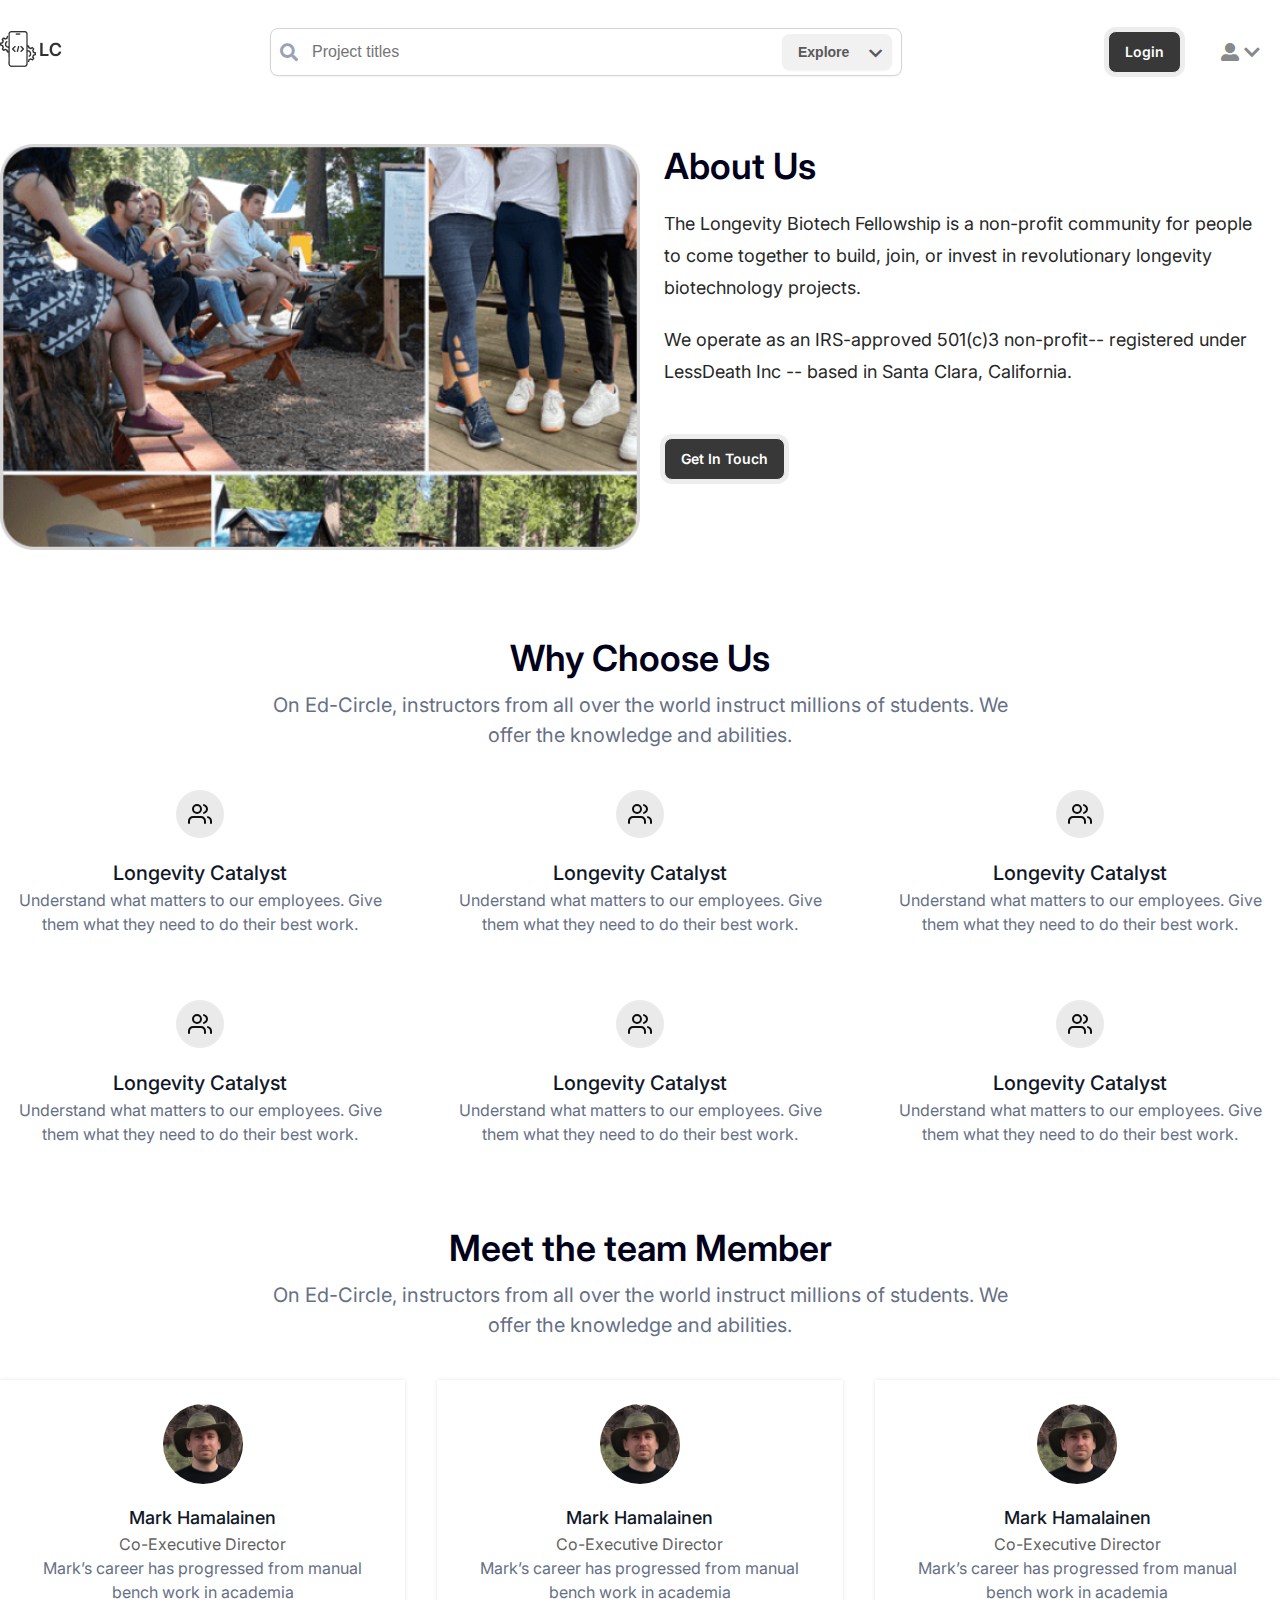
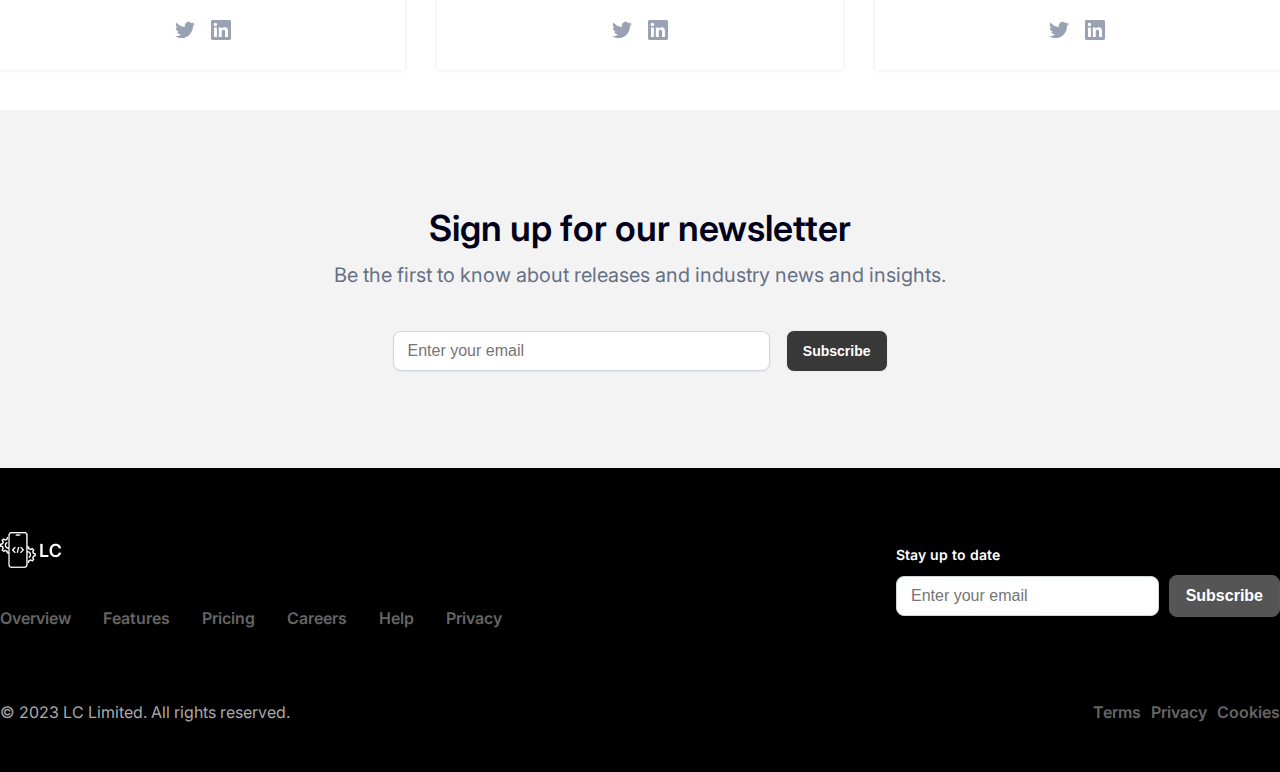
==== about.html @ 1b308d6d "about us page" ====
<!DOCTYPE html>
<html lang="en">
  <head>
    <meta charset="UTF-8" />
    <meta name="viewport" content="width=device-width, initial-scale=1.0" />
    <title>LC - Html Design || About us</title>
    <link rel="icon" type="image/x-icon" href="assets/img/fav.ico" />
    <!-- Google Fonts  -->
    <link rel="preconnect" href="https://fonts.googleapis.com" />
    <link rel="preconnect" href="https://fonts.gstatic.com" crossorigin />
    <link
      href="https://fonts.googleapis.com/css2?family=Inter:wght@400;500;600;700&family=Noto+Sans:wght@400;500;600&family=Sen&display=swap"
      rel="stylesheet"
    />
    <!-- fontawesome cdn  -->
    <link
      href="https://cdnjs.cloudflare.com/ajax/libs/font-awesome/5.13.0/css/all.min.css"
      rel="stylesheet"
    />
    <!-- --  -->
    <link rel="stylesheet" href="assets/css/style.css" />
    <link rel="stylesheet" href="assets/css/responsive.css" />
  </head>
  <body>
    <!-- ST:- Header section  -->
    <header>
      <div class="container">
        <div class="header_wrapper">
          <!-- logo area  -->
          <div class="logo">
            <a href="index.html"
              ><img src="assets/img/logo.png" alt="logo"
            /></a>
          </div>
          <!-- header search area  -->
          <div class="header_search">
            <form action="#" method="post">
              <i class="fas fa-search"></i>
              <input
                type="text"
                name="search-text"
                placeholder="Project titles"
              />

              <div class="search_category custom-select">
                <select name="se_category" id="">
                  <option value="Explore">Explore</option>
                  <option value="Explore">Explore 2</option>
                  <option value="Explore">Explore 3</option>
                </select>
              </div>
            </form>
          </div>
          <!-- header buttons & links area  -->
          <div class="header_buttons">
            <a href="login.html" class="btn btn-dark">Login</a>
            <div class="custom-dropdown">
              <button class="dropdown-button" data-modal-id="signup_references">
                <i class="fas fa-user-alt"></i>
                <i class="fas fa-chevron-down"></i>
              </button>
            </div>
          </div>
          <!-- --  -->
        </div>
      </div>
    </header>
    <!-- Choose Your Preferences modal  -->
    <div class="custom-modal" id="signup_references">
      <div class="modal-wrapper toggle_top">
        <!-- modal head  -->
        <div class="modal_head">
          <img src="assets/img/logo.png" alt="logo" />
          <button class="modal_close_button">
            <i class="fas fa-times"></i>
          </button>
        </div>
        <!-- modal body  -->
        <div class="modal_body">
          <h2 class="modal_title">Choose Your Preferences.</h2>
          <form class="sign_up_preference" action="#" method="post">
            <div class="custom_radio">
              <label class="custom-radio">
                <input
                  type="radio"
                  value="sign-up-researcher.html"
                  checked
                  name="radio-option"
                />
                <span class="radio-control">
                  <span></span>
                </span>
                Researcher sign- up
              </label>
            </div>

            <div class="custom_radio">
              <label class="custom-radio">
                <input
                  type="radio"
                  value="sign-up-contributor.html"
                  name="radio-option"
                />
                <span class="radio-control">
                  <span></span>
                </span>
                Contributor sign- up
              </label>
            </div>

            <div class="custom_radio">
              <label class="custom-radio">
                <input
                  type="radio"
                  value="sign-up-user.html"
                  name="radio-option"
                />
                <span class="radio-control">
                  <span></span>
                </span>
                User sign- up
              </label>
            </div>
            <button type="submit" class="btn btn-dark btn-full">
              Create Account
            </button>
          </form>
        </div>
        <!-- modal footer  -->
        <div class="modal_footer">
          <div class="have_account">
            <p>Already have an account? <a href="login.html">Log in</a></p>
          </div>
        </div>
        <!-- --  -->
      </div>
    </div>
    <!-- ED:- Header section  -->

    <!-- ST:- About Banner section  -->
    <section class="full_width_about_banner_section section_padding">
      <div class="container">
        <div class="about_banner_wrapper">
          <!-- about banner  -->
          <div class="about_banner_img">
            <img src="assets/img/about-banner.png" alt="About Banner" />
          </div>
          <!-- about banner content  -->
          <div class="about_banner_content">
            <h2>About Us</h2>
            <p>
              The Longevity Biotech Fellowship is a non-profit community for
              people to come together to build, join, or invest in revolutionary
              longevity biotechnology projects.
            </p>
            <p>
              We operate as an IRS-approved 501(c)3 non-profit-- registered
              under LessDeath Inc -- based in Santa Clara, California.
            </p>
            <a href="#" class="btn btn-dark">Get In Touch</a>
          </div>
          <!-- --  -->
        </div>
      </div>
    </section>
    <!-- ED:- About Banner section  -->

    <!-- ST:- Why choice us section  -->
    <section class="full_width_why_choice_section section_padding">
      <div class="container">
        <div class="why_choice_wrapper">
          <!-- section header  -->
          <div class="section_header">
            <h2>Why Choose Us</h2>
            <p>
              On Ed-Circle, instructors from all over the world instruct
              millions of students. We offer the knowledge and abilities.
            </p>
          </div>
          <!-- choice us boxes  -->
          <div class="why_choice_us_boxes">
            <!-- single box  -->
            <div class="signle_choice_us">
              <div class="choice_icon">
                <img src="assets/img/icons/users.svg" alt="icon" />
              </div>
              <h5>Longevity Catalyst</h5>
              <p>
                Understand what matters to our employees. Give them what they
                need to do their best work.
              </p>
            </div>
            <!-- single box  -->
            <div class="signle_choice_us">
              <div class="choice_icon">
                <img src="assets/img/icons/users.svg" alt="icon" />
              </div>
              <h5>Longevity Catalyst</h5>
              <p>
                Understand what matters to our employees. Give them what they
                need to do their best work.
              </p>
            </div>
            <!-- single box  -->
            <div class="signle_choice_us">
              <div class="choice_icon">
                <img src="assets/img/icons/users.svg" alt="icon" />
              </div>
              <h5>Longevity Catalyst</h5>
              <p>
                Understand what matters to our employees. Give them what they
                need to do their best work.
              </p>
            </div>
            <!-- single box  -->
            <div class="signle_choice_us">
              <div class="choice_icon">
                <img src="assets/img/icons/users.svg" alt="icon" />
              </div>
              <h5>Longevity Catalyst</h5>
              <p>
                Understand what matters to our employees. Give them what they
                need to do their best work.
              </p>
            </div>
            <!-- single box  -->
            <div class="signle_choice_us">
              <div class="choice_icon">
                <img src="assets/img/icons/users.svg" alt="icon" />
              </div>
              <h5>Longevity Catalyst</h5>
              <p>
                Understand what matters to our employees. Give them what they
                need to do their best work.
              </p>
            </div>
            <!-- single box  -->
            <div class="signle_choice_us">
              <div class="choice_icon">
                <img src="assets/img/icons/users.svg" alt="icon" />
              </div>
              <h5>Longevity Catalyst</h5>
              <p>
                Understand what matters to our employees. Give them what they
                need to do their best work.
              </p>
            </div>
            <!-- --  -->
          </div>
          <!-- --  -->
        </div>
      </div>
    </section>
    <!-- ED:- Why choice us section  -->

    <!-- ST:- Team member section  -->
    <section class="full_width_team_member_section section_padding">
      <div class="container">
        <div class="team_member_wrapper">
          <!-- section header  -->
          <div class="section_header">
            <h2>Meet the team Member</h2>
            <p>
              On Ed-Circle, instructors from all over the world instruct
              millions of students. We offer the knowledge and abilities.
            </p>
          </div>
          <div class="team_member_box">
            <!-- single team member  -->
            <div class="single_team_member">
              <div class="team_member_img">
                <img
                  src="assets/img/team/team-member-1.jpeg"
                  alt="team member"
                />
              </div>
              <h6 class="team_member_title">Mark Hamalainen</h6>
              <span class="team_member_designation">Co-Executive Director</span>
              <p>
                Mark’s career has progressed from manual bench work in academia
              </p>
              <div class="team_socail_contact">
                <a href="#"
                  ><img src="assets/img/icons/twitter.svg" alt="twitter"
                /></a>
                <a href="#"
                  ><img src="assets/img/icons/linkedin.svg " alt="linkedin"
                /></a>
              </div>
            </div>
            <!-- single team member  -->
            <div class="single_team_member">
              <div class="team_member_img">
                <img
                  src="assets/img/team/team-member-1.jpeg"
                  alt="team member"
                />
              </div>
              <h6 class="team_member_title">Mark Hamalainen</h6>
              <span class="team_member_designation">Co-Executive Director</span>
              <p>
                Mark’s career has progressed from manual bench work in academia
              </p>
              <div class="team_socail_contact">
                <a href="#"
                  ><img src="assets/img/icons/twitter.svg" alt="twitter"
                /></a>
                <a href="#"
                  ><img src="assets/img/icons/linkedin.svg " alt="linkedin"
                /></a>
              </div>
            </div>
            <!-- single team member  -->
            <div class="single_team_member">
              <div class="team_member_img">
                <img
                  src="assets/img/team/team-member-1.jpeg"
                  alt="team member"
                />
              </div>
              <h6 class="team_member_title">Mark Hamalainen</h6>
              <span class="team_member_designation">Co-Executive Director</span>
              <p>
                Mark’s career has progressed from manual bench work in academia
              </p>
              <div class="team_socail_contact">
                <a href="#"
                  ><img src="assets/img/icons/twitter.svg" alt="twitter"
                /></a>
                <a href="#"
                  ><img src="assets/img/icons/linkedin.svg " alt="linkedin"
                /></a>
              </div>
            </div>
            <!-- --  -->
          </div>
          <!-- --  -->
        </div>
      </div>
    </section>
    <!-- ED:- Team member section  -->

    <!-- ST:- Newsletter section  -->
    <section class="full_width_newsletter_section">
      <div class="container">
        <div class="newsletter_wrapper">
          <!-- section header  -->
          <div class="section_header">
            <h2>Sign up for our newsletter</h2>
            <p>
              Be the first to know about releases and industry news and
              insights.
            </p>
          </div>
          <!-- newsletter form  -->
          <div class="newsletter_form_area">
            <form action="#" method="post">
              <div class="news_letter_input">
                <input
                  type="email"
                  name="email"
                  id="email"
                  placeholder="Enter your email"
                />
                <button type="submit" class="btn btn-dark no-shadow">
                  Subscribe
                </button>
              </div>
            </form>
          </div>
          <!-- --  -->
        </div>
      </div>
    </section>
    <!-- ED:- Newsletter section  -->

    <!-- ST:- Footer section  -->
    <footer>
      <div class="container">
        <div class="footer_wrapper">
          <!-- footer top area  -->
          <div class="footer_top_area">
            <!-- top left  -->
            <div class="footer_top_left">
              <!-- logo  -->
              <a href="index.html">
                <img src="assets/img/logo-dark.png" alt="dark logo"
              /></a>
              <!-- footer menus  -->
              <ul>
                <li><a href="#">Overview</a></li>
                <li><a href="#">Features</a></li>
                <li><a href="#">Pricing</a></li>
                <li><a href="#">Careers</a></li>
                <li><a href="#">Help</a></li>
                <li><a href="#">Privacy</a></li>
              </ul>
            </div>
            <!-- top right  -->
            <div class="footer_top_right">
              <h3 class="footer_title">Stay up to date</h3>
              <form class="subcribe_form" action="#" method="post">
                <input
                  type="text"
                  name="search_text"
                  placeholder="Enter your email"
                />
                <button type="submit" class="btn btn-over-dark">
                  Subscribe
                </button>
              </form>
            </div>
            <!-- --  -->
          </div>
          <!-- footer bottom area  -->
          <div class="footer_bottom_area">
            <p class="copyright_text">
              © 2023 LC Limited. All rights reserved.
            </p>
            <ul>
              <li><a href="#">Terms</a></li>
              <li><a href="#">Privacy</a></li>
              <li><a href="#">Cookies</a></li>
            </ul>
          </div>
          <!-- --  -->
        </div>
      </div>
    </footer>
    <!-- ED:- Footer section  -->
    <script src="assets/js/script.js"></script>
  </body>
</html>
---- assets/css/style.css ----
* {
  margin: 0;
  padding: 0;
}
*,
*:after,
*:before {
  box-sizing: border-box;
}
html {
  font-size: 62.5%;
  line-height: 2.4rem;
}
body {
  position: relative;
  margin: 0;
  padding: 0;
  font-size: 16px;
  font-size: 1.6rem;
  font-family: "Inter", sans-serif;
  font-weight: 400;
  background: #fff;
  color: #646464;
}

h1,
h2,
h3,
h4,
h5,
h6,
p {
  margin: 0;
  padding: 0;
}
ul {
  margin: 0;
  padding: 0;
  list-style: none;
}
a {
  text-decoration: none;
  display: inline-block;
}
/* ------------------------------------------------------------------------------- */
/* --- GLOBAL CSS --- */
/* ------------------------------------------------------------------------------- */
.modal-open {
  overflow: hidden;
}
.container {
  width: 100%;
  max-width: 1280px;
  margin: 0 auto;
}
h1 {
  color: #000;
  font-size: 60px;
  font-style: normal;
  font-weight: 700;
  line-height: 72px;
}
h2 {
  color: #01001a;
  font-size: 36px;
  font-style: normal;
  font-weight: 600;
  line-height: 44px;
}
h3 {
  font-size: 26.738px;
  font-style: normal;
  font-weight: 700;
  line-height: 35.651px;
}
h4 {
  color: var(--gray-900, #101828);
  font-size: 30px;
  font-style: normal;
  font-weight: 600;
  line-height: 38px;
}
h5 {
  color: var(--gray-900, #101828);
  text-align: center;
  font-size: 20px;
  font-style: normal;
  font-weight: 500;
  line-height: 30px;
}
h6 {
  color: #000;
  font-size: 16px;
  font-style: normal;
  font-weight: 500;
  line-height: 24px;
}
p {
  color: #646464;
}
.section_padding {
  padding: 40px 0;
}
/* st global input css  */
textarea,
input {
  color: #667085;
  font-size: 1.6rem;
  font-weight: 400;
  border-radius: 0.8rem;
  border: 0.1rem solid var(--gray-300, #d0d5dd);
  background: var(--White, #fff);
  box-shadow: 0 0.1rem 0.2rem 0 rgba(16, 24, 40, 0.05);
  padding: 1rem 1.4rem;
  width: 100%;
}
textarea:focus,
input:focus:focus-visible {
  /* border: none; */
  box-shadow: none;
  outline: none;
}

select,
option {
  color: #667085;
  font-size: 1.6rem;
  font-weight: 400;
  border-radius: 0.8rem;
  border: 0.1rem solid var(--gray-300, #d0d5dd);
  background: transparent;
  box-shadow: 0 0.1rem 0.2rem 0 rgba(16, 24, 40, 0.05);
  padding: 1rem 1.4rem;
  width: 100%;
}

input[type="radio"] {
  appearance: none;
  -webkit-appearance: none;
  -moz-appearance: none;
  width: 20px;
  height: 20px;
  border: 2px solid #333;
  border-radius: 50%;
  outline: none;
  cursor: pointer;
  position: relative;
  margin-right: 10px;
}

/* Customize the radio button when checked */
input[type="radio"]:checked + .radio-control {
  border-color: #2d2d2d;
  display: flex;
  justify-content: center;
  align-items: center;
  overflow: hidden;
}

input[type="radio"]:checked + .radio-control span {
  background-color: #2d2d2d;
  width: 50%;
  height: 50%;
  display: block;
  border-radius: 50px;
  margin-right: 1.1px;
}

/* Hide the default radio button */
input[type="radio"] {
  display: none;
}

/* Style the radio label */
.custom-radio {
  display: inline-flex;
  align-items: center;
  cursor: pointer;
  font-size: 16px;
  color: #333;
  margin: 0;
}

/* Style the custom radio control */
.radio-control {
  width: 16px;
  height: 16px;
  border-radius: 50%;
  margin-right: 8px;
  transition: background-color 0.2s, border-color 0.2s;
  border: 1px solid #878787;
  background: #fff;
}
/* check box plan css  */
.plan {
  cursor: pointer;
  width: inherit;
  min-width: inherit;
  margin: 5px !important;
  width: 100%;
}
.plan input[type="checkbox"] {
  width: 100%;
  padding: 9px 10px;
  border-radius: 6px;
  border: 1px solid #cbd5e1;
  position: absolute;
  opacity: 0;
  display: none;
}
.plan .plan-content {
  padding: 1rem 1.4rem;
  -webkit-box-sizing: border-box;
  box-sizing: border-box;
  border: 0.1rem solid var(--gray-300, #d0d5dd);
  border-radius: 6px;
  -webkit-transition: -webkit-box-shadow 0.4s;
  transition: -webkit-box-shadow 0.4s;
  -o-transition: box-shadow 0.4s;
  transition: box-shadow 0.4s;
  transition: box-shadow 0.4s, -webkit-box-shadow 0.4s;
  position: relative;
}
.plan-details {
  display: flex;
  width: 100%;
  justify-content: center;
  align-items: center;
  align-content: center;
  position: relative;
  transition: ease-in 0.3s;
}
.plan-details p {
  color: #667085;
  font-size: 1.6rem;
  font-weight: 400;
}

.plan input[type="radio"]:checked + .plan-content .plan-details p,
.plan input[type="checkbox"]:checked + .plan-content .plan-details p {
  color: #ffff;
}
.plan input[type="checkbox"]:checked + .plan-content,
.plan input[type="radio"]:checked + .plan-content {
  border: 1px solid #cbd5e1;
  background: #cbd5e1;
  -webkit-transition: ease-in 0.3s;
  -o-transition: ease-in 0.3s;
  transition: ease-in 0.3s;
}
.plan-checked-icon {
  width: 16px;
  height: 16px;
  border-radius: 4px;
  border: 1px solid #aaa;

  background: transparent;
  display: flex;
  justify-content: center;
  align-items: center;
  font-size: 10px;
  margin-right: 9px;
}
.plan-checked-icon .check_icon {
  display: none;
}
.plan
  input[type="radio"]:checked
  + .plan-content
  .plan-details
  .plan-checked-icon,
.plan
  input[type="checkbox"]:checked
  + .plan-content
  .plan-details
  .plan-checked-icon {
  border: 1px solid #5c5c5c;
}
.plan
  input[type="radio"]:checked
  + .plan-content
  .plan-details
  .plan-checked-icon
  .check_icon,
.plan
  input[type="checkbox"]:checked
  + .plan-content
  .plan-details
  .plan-checked-icon
  .check_icon {
  display: block;
}
/* ED global input css  */

/* custom golbal css  */
.btn {
  font-size: 1.4rem;
  font-style: normal;
  font-weight: 600;
  line-height: 2rem;
  padding: 1rem 1.6rem;
  cursor: pointer;
  transition: 0.3s;
}

.btn-dark {
  border-radius: 8px;
  border: 1px solid #ededed;
  background: #383838;
  box-shadow: 0px 0px 0px 4px #ededed, 0px 1px 2px 0px rgba(16, 24, 40, 0.05);
  color: #fff;
}
.btn-dark:hover {
  background: rgba(16, 24, 40, 0.05);
  color: #383838;
}
.btn-over-dark {
  border-radius: 0.8rem;
  border: 0.1rem solid #5a5a5a;
  background: #555;
  box-shadow: 0 0.1rem 0.2rem 0 rgba(16, 24, 40, 0.05);
  color: var(--White, #fff);
  font-size: 1.6rem;
  font-style: normal;
  font-weight: 600;
  line-height: 2rem;
}
.btn-over-dark:hover {
  background-color: rgba(16, 24, 40, 0.05);
}
.btn-full {
  width: 100%;
}
.no-shadow {
  box-shadow: none;
}

.btn-lg {
  padding: 16px 28px;
  font-size: 18px;
}
.section_header {
  text-align: center;
  margin-bottom: 40px;
}
.section_header p {
  color: #667085;
  text-align: center;
  font-size: 20px;
  font-style: normal;
  font-weight: 400;
  line-height: 30px;
  width: 100%;
  max-width: 768px;
  margin: 0 auto;
  padding-top: 10px;
}
/* ------------------------------------------------------------------------------- */
/* --- Custom Modal CSS --- */
/* ------------------------------------------------------------------------------- */
.custom-modal {
  position: fixed;
  left: 0;
  right: 0;
  width: 100%;
  top: 0;
  height: 100%;
  background: #0606069e;
  z-index: 99;
  display: none;
}
.modal-wrapper {
  width: 100%;
  max-width: 512px;
  margin: 0 auto;
  margin-top: 10rem;
  background: #fff;
  padding: 20px 16px 16px 16px;
  position: relative;
  border-radius: 12px;
  background: var(--White, #fff);
  box-shadow: 0px 8px 8px -4px rgba(16, 24, 40, 0.03),
    0px 20px 24px -4px rgba(16, 24, 40, 0.08);
  transition: 0.4s;
  text-align: center;
}
.modal_close_button {
  position: absolute;
  top: -15px;
  right: -15px;
  border-radius: 32px;
  background: #000;
  box-shadow: 0px 8px 16px -8px rgba(15, 15, 15, 0.2);
  color: #fff;
  border: none;
  cursor: pointer;
  font-size: 20px;
  width: 35px;
  height: 35px;
  transition: 0.3s;
}
.modal_close_button:hover {
  transform: scale(0.9);
}
.modal_title {
  color: var(--gray-900, #101828);
  font-size: 18px;
  font-weight: 600;
  line-height: 28px;
  padding: 20px 0;
}
.modal_footer {
  margin-top: 20px;
}
.have_account p {
  color: #989898;
  font-size: 18px;
  font-weight: 400;
  line-height: 28px;
}
.have_account a {
  color: #a4a4a4;
  font-size: 18px;
  font-weight: 600;
  line-height: 28px;
  transition: 0.3s;
}
.have_account a:hover {
  color: #383838;
}
.custom-modal .custom_radio {
  display: flex;
  align-items: center;
  width: 100%;
  max-width: 200px;
  margin: 0 auto;
  margin-bottom: 2rem;
}
.toggle_top {
  transform: translateY(-300px);
}
.modal-show {
  display: block;
}
.modal-show .toggle_top {
  transform: translateY(0);
}
/* ------------------------------------------------------------------------------- */
/* --- HEADER CSS --- */
/* ------------------------------------------------------------------------------- */
header {
  padding: 28px 0px;
}
.header_wrapper {
  display: flex;
  justify-content: space-between;
  align-content: center;
  align-items: center;
}
/* style the header search form  */
.header_search {
  max-width: 632px;
  border-radius: 0.8rem;
  border: 0.1rem solid #d0d5dd;
  background: #fff;
  box-shadow: 0 0.1rem 0.2rem 0 rgba(16, 24, 40, 0.05);
  width: 100%;
  padding: 5px 9px;
}
.header_search form {
  width: 100%;
  display: flex;
  justify-content: space-between;
  align-content: center;
  align-items: center;
}
.header_search input {
  border: none;
  box-shadow: none;
  padding: 0.5rem 1.4rem;
}
.header_search i {
  color: rgba(152, 162, 179, 1);
  font-size: 1.8rem;
}
.search_category {
  position: relative;
}
.search_category select {
  border-radius: 0.8rem;
  background: #f1f1f1;
  border: none;
  padding: 0.8rem 1.6rem;
  height: 100%;
  padding-right: 1.1rem;
  color: #595959;
  font-size: 1.4rem;
  font-style: normal;
  font-weight: 600;
  line-height: 2rem;
  appearance: none;
  padding-right: 3rem;
  width: unset;
}
.search_category::after {
  content: "\f078";
  position: absolute;
  font-family: "Font Awesome 5 Free";
  font-weight: 900;
  top: 50%;
  right: 10px;
  transform: translateY(-42%);
  font-size: 15px;
  color: #595959;
  pointer-events: none;
}

/* Style the custom dropdown container */
.custom-dropdown {
  position: relative;
  display: inline-block;
}
.dropdown-button {
  background-color: transparent;
  color: rgba(135, 138, 140, 1);
  border: none;
  padding: 10px 20px;
  border-radius: 5px;
  cursor: pointer;
  display: flex;
  align-items: center;
  font-size: 1.8rem;
}
.dropdown-button i {
  margin-left: 5px;
}
.dropdown-list {
  list-style: none;
  padding: 0;
  position: absolute;
  top: 100%;
  right: 0;
  background-color: #fff;
  border: 1px solid #ccc;
  border-radius: 5px;
  display: none;
  min-width: 200px;
  transform: translateY(10px);
}
.dropdown-list li {
  padding: 10px 20px;
  cursor: pointer;
  display: flex;
  align-items: center;
}

.dropdown-list li i {
  margin-right: 10px;
}
.custom-dropdown:hover .dropdown-list {
  display: block;
}

.header_buttons {
  display: flex;
  justify-content: center;
  align-items: center;
  align-content: center;
  gap: 15px;
}
/* ------------------------------------------------------------------------------- */
/* --- BANNER CSS --- */
/* ------------------------------------------------------------------------------- */
.full_width_banner_section {
  padding-top: 100px;
}
.banner_wrapper {
  text-align: center;
}
.banner_wrapper h1 {
  width: 100%;
  max-width: 941px;
  margin: 0 auto;
}
.banner_wrapper p {
  padding-top: 20px;
  padding-bottom: 56px;
}
/* ------------------------------------------------------------------------------- */
/* --- TRUST BY CSS --- */
/* ------------------------------------------------------------------------------- */
.trust_by_box {
  display: flex;
  justify-content: space-between;
  align-content: center;
  align-items: center;
}
.single_trust_by img {
  width: 100%;
  height: auto;
}
.trust_by_wrapper h6 {
  text-align: center;
  margin-bottom: 12px;
}
/* ------------------------------------------------------------------------------- */
/* --- Trading Project CSS --- */
/* ------------------------------------------------------------------------------- */
.trading_project_wrapper h6 {
  margin-bottom: 15px;
}
.trading_project_box {
  display: flex;
  justify-content: space-between;
  align-content: center;
  align-items: center;
  gap: 20px;
}
.trading_project_single {
  border-radius: 11.141px;
  border: 3px solid #edefff;
  box-shadow: 0px 4.45638px 44.56376px 0px rgba(220, 228, 255, 0.08);
  padding: 45.738px;
  background-position: center !important;
}
.trading_project_single h3 {
  color: #fff;
  margin-bottom: 20px;
}
.trading_project_box p {
  color: #fff;
  font-family: "Sen", sans-serif;
  font-size: 17.826px;
  font-style: normal;
  font-weight: 400;
  line-height: 26.738px;
}

/* ------------------------------------------------------------------------------- */
/* --- Project show section  CSS --- */
/* ------------------------------------------------------------------------------- */
.project_show_wrapper {
  display: flex;
  justify-content: space-between;
  align-content: center;
  /* align-items: center; */
}
.project_side_ber_container {
  flex: 0 0 33.33%;
  padding: 20px;
}
.project_show_container {
  flex: 0 0 66.66%;
  padding: 20px;
}
.project_side_bar {
  border-radius: 20px;
  background: #fff;
  box-shadow: 0px 0px 4px 0px rgba(0, 0, 0, 0.1);
  padding: 50px 31px;
}
/* side bar filte css  */
.project_side_bar label {
  color: #333;
  font-family: "Noto Sans", sans-serif;
  font-size: 13px;
  font-style: normal;
  font-weight: 500;
  line-height: normal;
  letter-spacing: 0.65px;
  margin-bottom: 9px;
  display: inline-block;
}
.project_side_bar select,
.project_side_bar input {
  border-radius: 12px;
  background: #f7f7f7;
  border: none;
  padding: 14px 17px;
  height: 50px;
  color: #333;
  font-family: "Noto Sans", sans-serif;
  font-size: 14px;
  font-style: normal;
  font-weight: 400;
  line-height: normal;
}
.project_side_bar input::placeholder,
.project_side_bar select {
  color: #aaa;
}

.input_box:not(:last-child) {
  margin-bottom: 30px;
}
.project_side_bar .plan .plan-content {
  border-radius: 12px;
  background: #f7f7f7;
  border: none;
  padding: 16px 17px;
}
.project_side_bar .plan-details p {
  color: #aaa;
  font-family: "Noto Sans", sans-serif;
  font-size: 14px;
  font-style: normal;
  font-weight: 400;
  line-height: normal;
}

.project_side_bar .plan input[type="checkbox"]:checked + .plan-content,
.project_side_bar .plan input[type="radio"]:checked + .plan-content {
  transition: ease-in 0.3s;
  border: none;
  background: rgba(16, 24, 40, 0.05);
}
.project_side_bar
  .plan
  input[type="radio"]:checked
  + .plan-content
  .plan-details
  p,
.project_side_bar
  .plan
  input[type="checkbox"]:checked
  + .plan-content
  .plan-details
  p {
  color: #333;
}

.required_skills .plan-details {
  justify-content: flex-start;
}

/* short filter css  */
.project_short_filter {
  border-radius: 20px;
  background: #fff;
  box-shadow: 0px 0px 4px 0px rgba(0, 0, 0, 0.1);
  padding: 10px;
  display: flex;
  justify-content: center;
  align-content: center;
  align-items: center;
  gap: 15px;
  margin-bottom: 40px;
}
.short_filter_button {
  border-radius: 50px;
  background: transparent;
  border: none;
  padding: 10px;
  display: flex;
  justify-content: center;
  align-content: center;
  align-items: center;
  color: #000;
  font-family: "Noto Sans", sans-serif;
  font-size: 14px;
  font-style: normal;
  font-weight: 400;
  line-height: normal;
  gap: 10px;
  width: 100%;
  cursor: pointer;
  transition: 0.3s;
  height: 55px;
}
.short_filter_button svg {
  fill: #959595;
}
.short_filter_button.active,
.short_filter_button:hover {
  background: rgba(77, 77, 77, 0.1);
}
.short_filter_button.active svg,
.short_filter_button:hover svg {
  fill: #000;
}
/* ------------------------------------------------------------------------------- */
/* --- PROJECT SHOW CSS --- */
/* ------------------------------------------------------------------------------- */
.card {
  border-radius: 20px;
  background: #fff;
  box-shadow: 0px 0px 4px 0px rgba(0, 0, 0, 0.1);
  padding: 30px 20px;
}
.card:not(:last-child) {
  margin-bottom: 40px;
}
.card_header {
  display: flex;
  justify-content: space-between;
  align-content: center;
  align-items: center;
  margin-bottom: 30px;
}
.post_auth_info {
  display: flex;
  justify-content: flex-start;
  align-content: center;
  align-items: center;
  gap: 10px;
}
.profile_image img {
  width: 45px;
  height: 45px;
  object-fit: cover;
  border-radius: 50%;
}
.post_user_fet a {
  color: #333;
  font-family: "Noto Sans", sans-serif;
  font-size: 16px;
  font-style: normal;
  font-weight: 600;
  line-height: normal;
}
.post_user_fet a:hover {
  text-decoration: underline;
}
.post-features {
  color: #777;
  font-family: "Noto Sans", sans-serif;
  font-size: 13px;
  font-style: normal;
  font-weight: 400;
  line-height: normal;
  display: flex;
  justify-content: flex-start;
  align-content: center;
  align-items: center;
  gap: 5px;
}
.post-features span {
  width: 4px;
  height: 4px;
  background: #ccc;
  display: inline-block;
  border-radius: 50px;
}
.post_arrow button {
  background: transparent;
  border: none;
  cursor: pointer;
  transition: 0.3s;
}
.post_arrow button svg {
  fill: #777777;
}
.post_arrow button:hover svg {
  fill: #333;
}
.card_title {
  color: #000;
  font-size: 24px;
  font-style: normal;
  font-weight: 600;
  line-height: 32px;
}
.card_text {
  color: #667085;
  padding: 20px 0;
}
.card_body a {
  color: #333;
  font-size: 16px;
  font-style: normal;
  font-weight: 600;
  line-height: 24px;
  display: flex;
  justify-content: flex-start;
  align-content: center;
  align-items: center;
  gap: 6px;
  transition: 0.3s;
}
.card_body a:hover {
  color: #555;
}
.project_resourse {
  border-radius: 10px;
  border: 1px solid #eee;
  background: #fff;
  display: flex;
  justify-content: space-between;
  align-content: center;
  align-items: center;
  padding: 15px;
  margin: 20px 0;
}
.project_reso_details {
  display: flex;
  justify-content: center;
  align-content: center;
  align-items: center;
  gap: 10px;
}
.likded_users {
  display: flex;
  justify-content: center;
  align-content: center;
  align-items: center;
  margin-top: 5px;
}
.likded_users a:not(:first-child) {
  margin-left: -10px;
}
.likded_users img {
  width: 25px;
  height: 25px;
  border-radius: 50px;
  object-fit: cover;
  border: 2px solid #ffff;
}
.project_reso_details p {
  color: #777;
  font-family: "Noto Sans", sans-serif;
  font-size: 14px;
  font-style: normal;
  font-weight: 400;
  line-height: normal;
}
.project_effective_button {
  color: #232323;
  font-family: Noto Sans;
  font-size: 14px;
  font-style: normal;
  font-weight: 500;
  line-height: normal;
  display: flex;
  justify-content: center;
  align-content: center;
  align-items: center;
  border: none;
  background: transparent;
  gap: 5px;
  padding: 5px 10px;
  cursor: pointer;
  transition: 0.3s;
  border-radius: 50px;
}
.project_effective_button:hover {
  background: rgba(77, 77, 77, 0.1);
}
.project_comment_features {
  display: flex;
  justify-content: space-between;
  align-content: center;
  align-items: center;
}
.post-features a {
  color: #aaa;
  font-family: "Noto Sans", sans-serif;
  font-size: 13px;
  font-style: normal;
  font-weight: 400;
  line-height: normal;
  transition: 0.3s;
}
.post-features a:hover {
  text-decoration: underline;
  color: #000;
}
/* ------------------------------------------------------------------------------- */
/* --- AUTH FORM CSS --- */
/* ------------------------------------------------------------------------------- */
.auth_area {
  width: 100%;
  max-width: 360px;
  margin: 0 auto;
}
.auth_area p {
  color: #667085;
}
.auth_box {
  padding: 10px 0;
}

.padding_top-30 {
  padding-top: 30px;
}
.auth_area label {
  color: var(--gray-700, #344054);
  font-size: 14px;
  font-style: normal;
  font-weight: 500;
  line-height: 20px;
}
.auth_submit {
  margin-top: 24px;
  margin-bottom: 32px;
  box-shadow: none;
}
.full_widht_auth_section {
  padding-top: 20px;
  padding-bottom: 100px;
}
.have_auth_msg {
  text-align: center;
}
.have_auth_msg a {
  color: #1b1b1b;

  font-size: 14px;
  font-style: normal;
  font-weight: 600;
  line-height: 20px;
  transition: 0.3s;
}
.have_auth_msg a:hover {
  color: #667085;
}
/* auth other menu  */
.others_menu {
  display: flex;
  justify-content: flex-end;
  align-content: center;
  align-items: center;
}
.others_menu a {
  color: #101828;

  font-size: 16px;
  font-style: normal;
  font-weight: 500;
  line-height: 24px;
  display: inline-block;
  padding: 6px 8px;
  transition: 0.3s;
}
.others_menu a:hover {
  color: #2d2d2d;
}
.others_menu a:hover {
  color: #667085;
}
.drag_imge_input {
  border-radius: 8px;
  border: 1px solid var(--gray-200, #eaecf0);
  background: var(--White, #fff);
  text-align: center;
  padding: 16px 24px;
  margin: 30px 0;
  cursor: pointer;
  display: block;
}
.drag_imge_input input {
  display: none;
}

.drag_imge_input img {
  margin-bottom: 12px;
}
.drag_imge_input p {
  color: var(--gray-500, #667085);
  font-size: 14px;
  font-style: normal;
  font-weight: 400;
  line-height: 20px;
}
.drag_imge_input p span {
  color: #232323;
  font-size: 14px;
  font-style: normal;
  font-weight: 600;
  line-height: 20px;
}

.auth_box .plan-details {
  justify-content: flex-start;
}
.auth_box .plan-details p {
  color: #667085;
  font-size: 14px;
}
.auth_box .plan .plan-content {
  border: none;
  padding: 0;
}
.auth_box .plan input[type="checkbox"]:checked + .plan-content,
.auth_box .plan input[type="radio"]:checked + .plan-content {
  border: none;
  background: unset;
}
.auth_box .plan input[type="radio"]:checked + .plan-content .plan-details p,
.auth_box .plan input[type="checkbox"]:checked + .plan-content .plan-details p {
  color: #344054;
}
.auth_box .plan {
  margin: 0 !important;
}
.auth_box .plan-content {
  margin-top: 10px;
}
/* ------------------------------------------------------------------------------- */
/* --- About page CSS --- */
/* ------------------------------------------------------------------------------- */
.about_banner_wrapper {
  display: flex;
  justify-content: space-between;
  align-items: flex-start;
  align-content: flex-start;
  gap: 24px;
}
.about_banner_content,
.about_banner_img {
  flex: 0 0 50%;
}

.about_banner_img img {
  width: 100%;
  height: auto;
}
.about_banner_content p {
  margin: 20px 0;
  color: #272727;
  font-size: 18px;
  font-style: normal;
  font-weight: 400;
  line-height: 32px;
  width: 100%;
  max-width: 588px;
}
.about_banner_content a {
  margin-top: 30px;
}

/* why choice us  */
.why_choice_us_boxes {
  display: grid;
  grid-template-columns: repeat(3, 1fr);
  justify-content: center;
  align-content: center;
  align-items: center;
  grid-column-gap: 40px;
  grid-row-gap: 64px;
}
.signle_choice_us {
  text-align: center;
}
.signle_choice_us p {
  color: var(--gray-500, #667085);
}
.choice_icon {
  border-radius: 24px;
  background: #eaeaea;
  width: 48px;
  height: 48px;
  margin: 0 auto;
  display: flex;
  justify-content: center;
  align-items: center;
  align-content: center;
  margin-bottom: 20px;
}
/* team members  */
.team_member_box {
  display: grid;
  grid-template-columns: repeat(3, 1fr);
  justify-content: center;
  align-content: center;
  align-items: center;
  grid-column-gap: 32px;
  grid-row-gap: 60px;
}
.single_team_member {
  background: #fff;
  box-shadow: 0px 0px 4px 0px rgba(0, 0, 0, 0.1);
  padding: 24px;
  text-align: center;
}
.team_member_img {
  width: 80px;
  height: 80px;
  border-radius: 40px;
  margin: 0 auto;
  overflow: hidden;
  margin-bottom: 20px;
}
.team_member_img img {
  width: 100%;
  height: 100%;
  object-fit: cover;
}
.team_member_title {
  color: #101828;
  text-align: center;
  font-size: 18px;
  font-style: normal;
  font-weight: 500;
  line-height: 28px;
}
.team_member_designation {
  color: #626262;
  text-align: center;
  font-size: 16px;
  font-style: normal;
  font-weight: 400;
  line-height: 24px;
  margin-bottom: 8px;
}
.single_team_member p {
  color: #667085;
}
.team_socail_contact {
  margin-top: 16px;
  display: flex;
  justify-content: center;
  align-items: center;
  align-content: center;
  gap: 16px;
}
/* newsletter area  */
.full_width_newsletter_section {
  padding: 96px 0;
  background: #f3f3f3;
}
.newsletter_form_area {
  width: 100%;
  max-width: 495px;
  margin: 0 auto;
}
.news_letter_input {
  display: flex;
  justify-content: center;
  align-content: center;
  align-items: center;
  gap: 16px;
}

/* ------------------------------------------------------------------------------- */
/* --- FOOTER CSS --- */
/* ------------------------------------------------------------------------------- */
footer {
  background: #000;
  padding: 6.4rem 0 4.8rem 0;
}
.footer_top_area {
  display: flex;
  justify-content: space-between;
  align-content: center;
  align-items: center;
}
.footer_top_left {
  flex: 0 0 70%;
}
.footer_top_right {
  flex: 0 0 30%;
}
.footer_top_left ul {
  display: flex;
  justify-content: flex-start;
  align-content: center;
  align-items: center;
  gap: 3.2rem;
  margin-top: 3.2rem;
}
footer ul li a {
  color: #656565;
  font-size: 1.6rem;
  font-weight: 600;
  line-height: 2.4rem;
  transition: 0.3s;
}
footer ul li a:hover {
  color: #fff;
}
.footer_title {
  color: var(--White, #fff);
  font-size: 1.4rem;
  font-style: normal;
  font-weight: 600;
  line-height: 2rem;
  margin-bottom: 1rem;
}
.subcribe_form {
  display: flex;
  justify-content: space-between;
  align-content: center;
  align-items: center;
  gap: 10px;
}
.footer_bottom_area {
  display: flex;
  justify-content: space-between;
  align-items: center;
  align-content: center;
  margin-top: 7rem;
}
.footer_bottom_area ul {
  display: flex;
  justify-content: flex-end;
  align-content: center;
  align-items: center;
  gap: 1rem;
}
.copyright_text {
  color: #aaa;
  font-weight: 400;
  line-height: 24px;
}
.auto-fit {
  height: calc(100vh - 40.8rem);
}
---- assets/css/responsive.css ----
@media all and (max-width: 1200px) {
  /* --  */
}
@media all and (max-width: 991px) {
  /* --  */
}

@media all and (max-width: 767px) {
  /* --  */
}
/* user porfile css Alif */
@media all and (max-width: 576px) {
  /* --  */
}
@media all and (max-width: 366px) {
  /* --  */
}
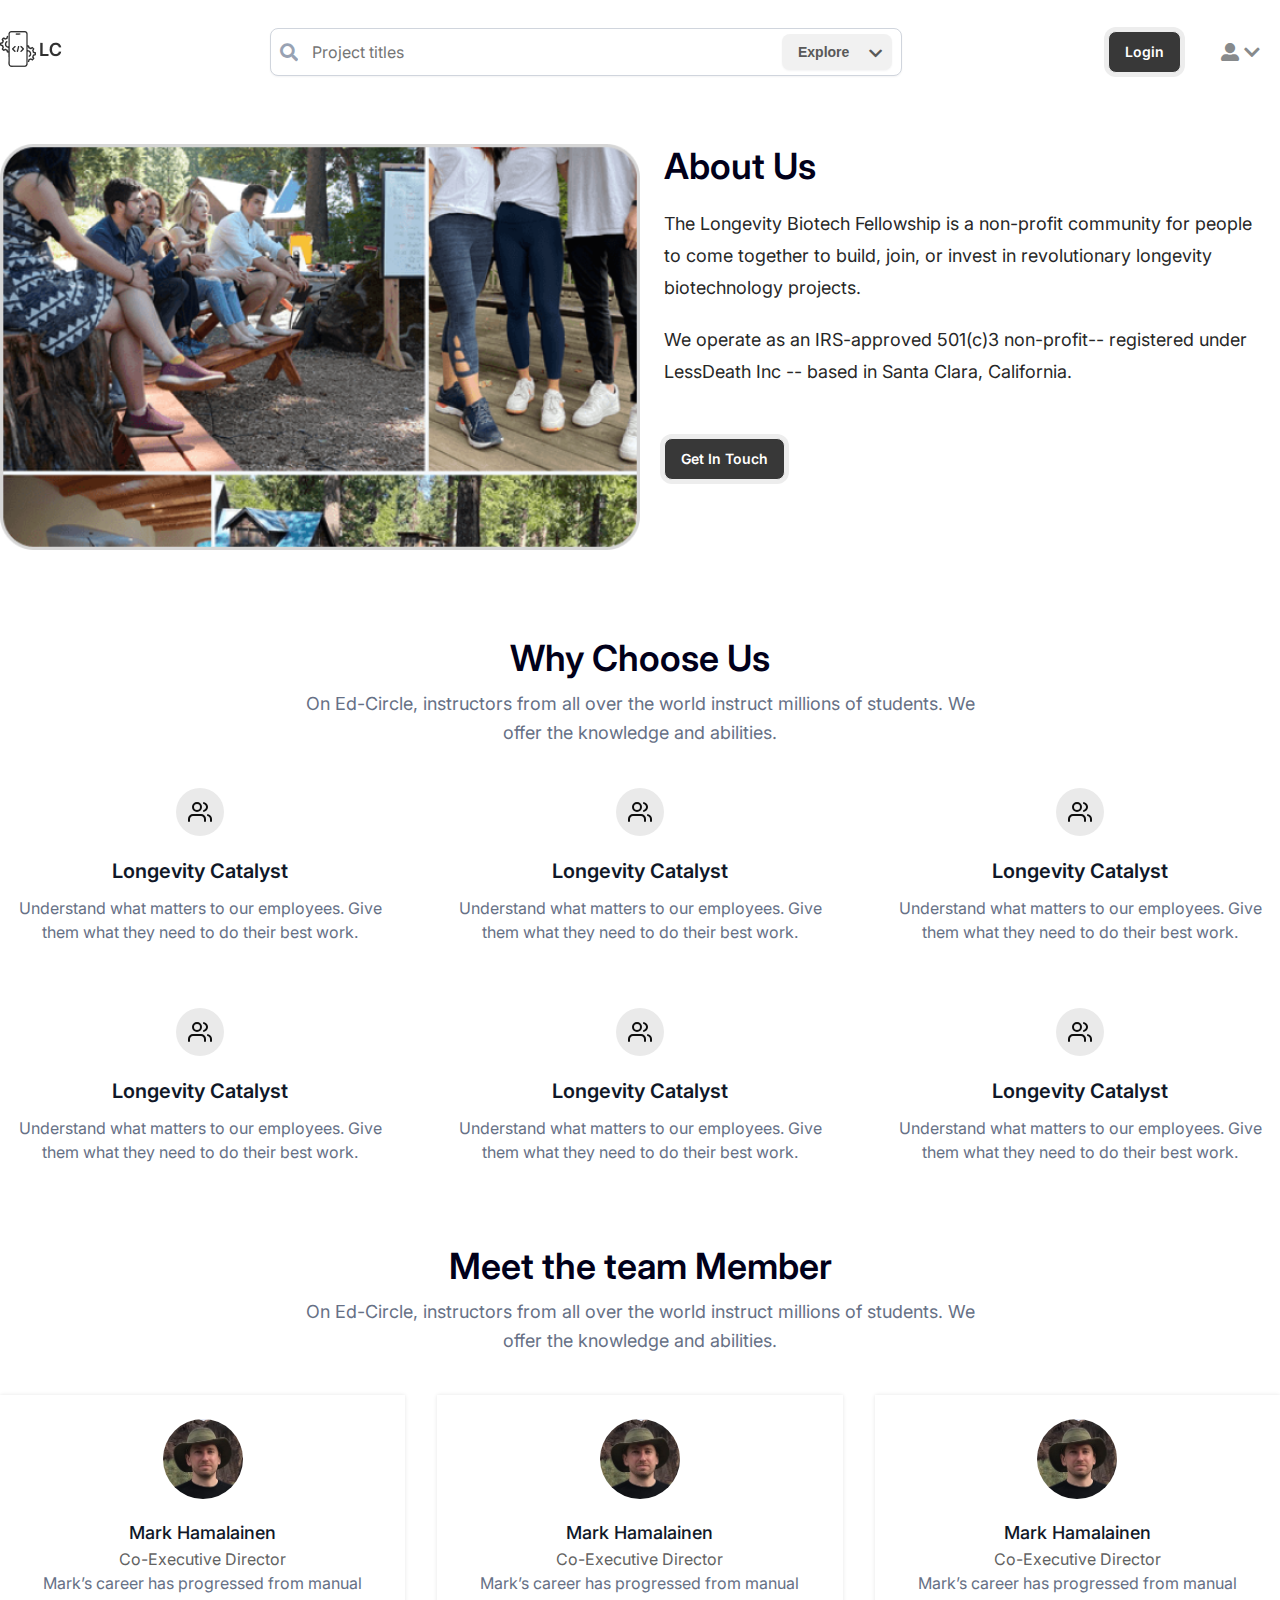
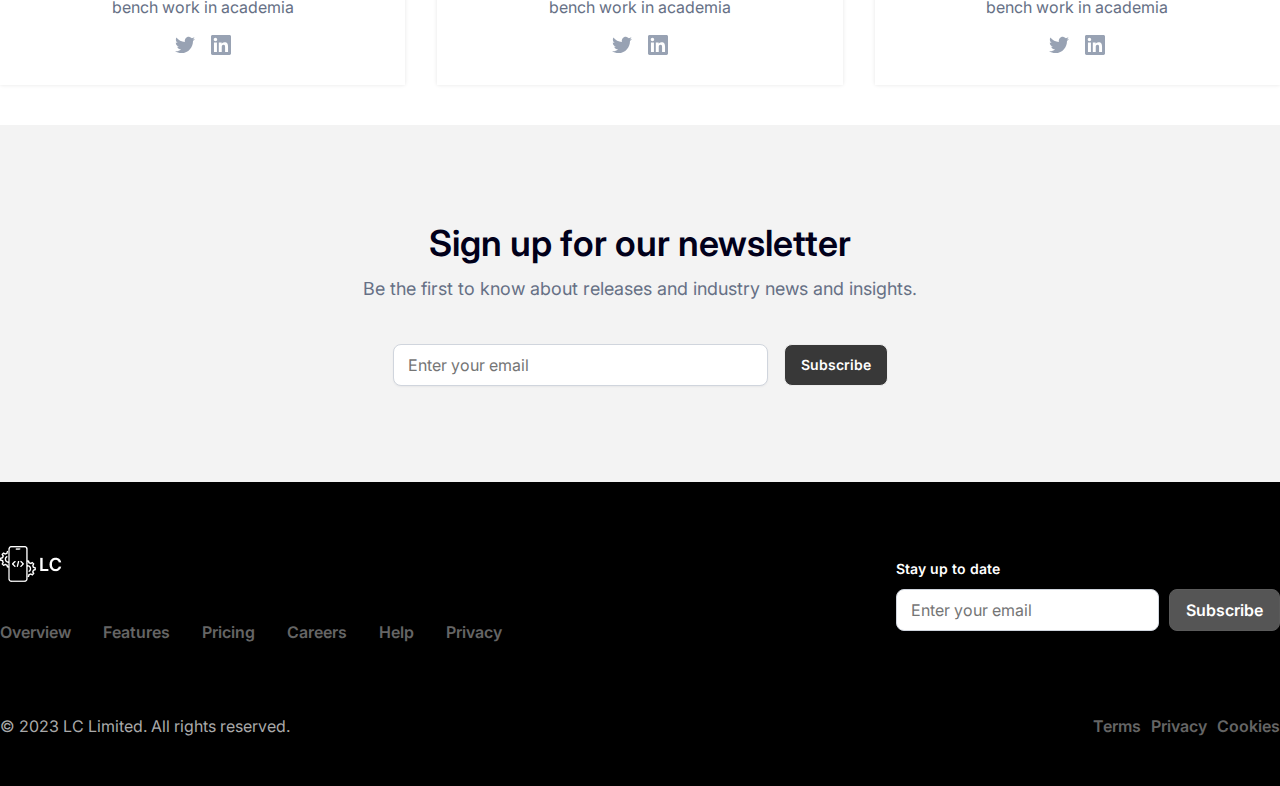
==== commit 5c3a31a2: "Update some design Issue" ====
--- a/about.html
+++ b/about.html
@@ -18,6 +18,7 @@
       rel="stylesheet"
     />
     <!-- --  -->
+    <link rel="stylesheet" href="assets/css/reset.css" />
     <link rel="stylesheet" href="assets/css/style.css" />
     <link rel="stylesheet" href="assets/css/responsive.css" />
   </head>
--- a/assets/css/style.css
+++ b/assets/css/style.css
@@ -1,47 +1,3 @@
-* {
-  margin: 0;
-  padding: 0;
-}
-*,
-*:after,
-*:before {
-  box-sizing: border-box;
-}
-html {
-  font-size: 62.5%;
-  line-height: 2.4rem;
-}
-body {
-  position: relative;
-  margin: 0;
-  padding: 0;
-  font-size: 16px;
-  font-size: 1.6rem;
-  font-family: "Inter", sans-serif;
-  font-weight: 400;
-  background: #fff;
-  color: #646464;
-}
-
-h1,
-h2,
-h3,
-h4,
-h5,
-h6,
-p {
-  margin: 0;
-  padding: 0;
-}
-ul {
-  margin: 0;
-  padding: 0;
-  list-style: none;
-}
-a {
-  text-decoration: none;
-  display: inline-block;
-}
 /* ------------------------------------------------------------------------------- */
 /* --- GLOBAL CSS --- */
 /* ------------------------------------------------------------------------------- */
@@ -290,6 +246,54 @@
   .check_icon {
   display: block;
 }
+.plan.plan-button {
+  width: inherit;
+  display: block ruby;
+  margin: 12px 0 !important;
+}
+
+.plan-button-colors input[type="checkbox"]:checked + .plan-content,
+.plan-button-colors input[type="radio"]:checked + .plan-content {
+  background: #2e2e2e !important;
+}
+
+.plan-button-colors input[type="radio"]:checked + .plan-content .plan-details p,
+.plan-button-colors
+  input[type="checkbox"]:checked
+  + .plan-content
+  .plan-details
+  p {
+  color: #fff !important;
+}
+
+.plan-button-colors
+  input[type="radio"]:checked
+  + .plan-content
+  .plan-details
+  .plan-checked-icon,
+.plan-button-colors
+  input[type="checkbox"]:checked
+  + .plan-content
+  .plan-details
+  .plan-checked-icon {
+  border: 1px solid #fff;
+}
+
+.plan-button-colors
+  input[type="radio"]:checked
+  + .plan-content
+  .plan-details
+  .plan-checked-icon
+  .check_icon,
+.plan-button-colors
+  input[type="checkbox"]:checked
+  + .plan-content
+  .plan-details
+  .plan-checked-icon
+  .check_icon {
+  color: #fff;
+}
+
 /* ED global input css  */
 
 /* custom golbal css  */
@@ -346,12 +350,12 @@
 .section_header p {
   color: #667085;
   text-align: center;
-  font-size: 20px;
-  font-style: normal;
-  font-weight: 400;
-  line-height: 30px;
-  width: 100%;
-  max-width: 768px;
+  font-size: 18px;
+  font-style: normal;
+  font-weight: 400;
+  line-height: 1.6;
+  width: 100%;
+  max-width: 700px;
   margin: 0 auto;
   padding-top: 10px;
 }
@@ -414,16 +418,19 @@
 }
 .have_account p {
   color: #989898;
-  font-size: 18px;
+  font-size: 14px;
   font-weight: 400;
   line-height: 28px;
 }
-.have_account a {
+.have_account p a {
   color: #a4a4a4;
-  font-size: 18px;
+  font-size: 15px;
   font-weight: 600;
   line-height: 28px;
   transition: 0.3s;
+}
+.have_account p a:hover {
+  text-decoration: underline;
 }
 .have_account a:hover {
   color: #383838;
@@ -670,6 +677,13 @@
   letter-spacing: 0.65px;
   margin-bottom: 9px;
   display: inline-block;
+}
+.project_side_bar.side_ber_style_2 label {
+  color: #404145;
+  font-size: 20px;
+  font-style: normal;
+  font-weight: 600;
+  line-height: 28px;
 }
 .project_side_bar select,
 .project_side_bar input {
@@ -733,6 +747,14 @@
   justify-content: flex-start;
 }
 
+.side_ber_style_2 .plan-details p {
+  color: #6b6b6b;
+  font-size: 16px;
+  font-style: normal;
+  font-weight: 400;
+  line-height: 28px;
+}
+
 /* short filter css  */
 .project_short_filter {
   border-radius: 20px;
@@ -974,6 +996,7 @@
 }
 .auth_area p {
   color: #667085;
+  font-size: 14px;
 }
 .auth_box {
   padding: 10px 0;
@@ -1000,10 +1023,10 @@
 }
 .have_auth_msg {
   text-align: center;
+  font-size: 14px;
 }
 .have_auth_msg a {
   color: #1b1b1b;
-
   font-size: 14px;
   font-style: normal;
   font-weight: 600;
@@ -1012,6 +1035,7 @@
 }
 .have_auth_msg a:hover {
   color: #667085;
+  text-decoration: underline;
 }
 /* auth other menu  */
 .others_menu {
@@ -1141,6 +1165,10 @@
 .signle_choice_us {
   text-align: center;
 }
+.signle_choice_us h5 {
+  padding-bottom: 10px;
+  font-weight: 600;
+}
 .signle_choice_us p {
   color: var(--gray-500, #667085);
 }
@@ -1232,6 +1260,29 @@
 }
 
 /* ------------------------------------------------------------------------------- */
+/* --- PROJECT DETAILS CSS --- */
+/* ------------------------------------------------------------------------------- */
+.project_details_wrapper {
+  display: flex;
+  justify-content: space-between;
+  align-content: center;
+  align-items: flex-start;
+}
+.show_project_details {
+  flex: 0 0 66.66%;
+}
+.submited_date {
+  color: #6b6b6b;
+  font-size: 18px;
+  font-style: normal;
+  font-weight: 400;
+  line-height: 28px;
+  border-radius: 50px;
+  background: #f4f4f4;
+  padding: 10px 20px;
+}
+
+/* ------------------------------------------------------------------------------- */
 /* --- FOOTER CSS --- */
 /* ------------------------------------------------------------------------------- */
 footer {
